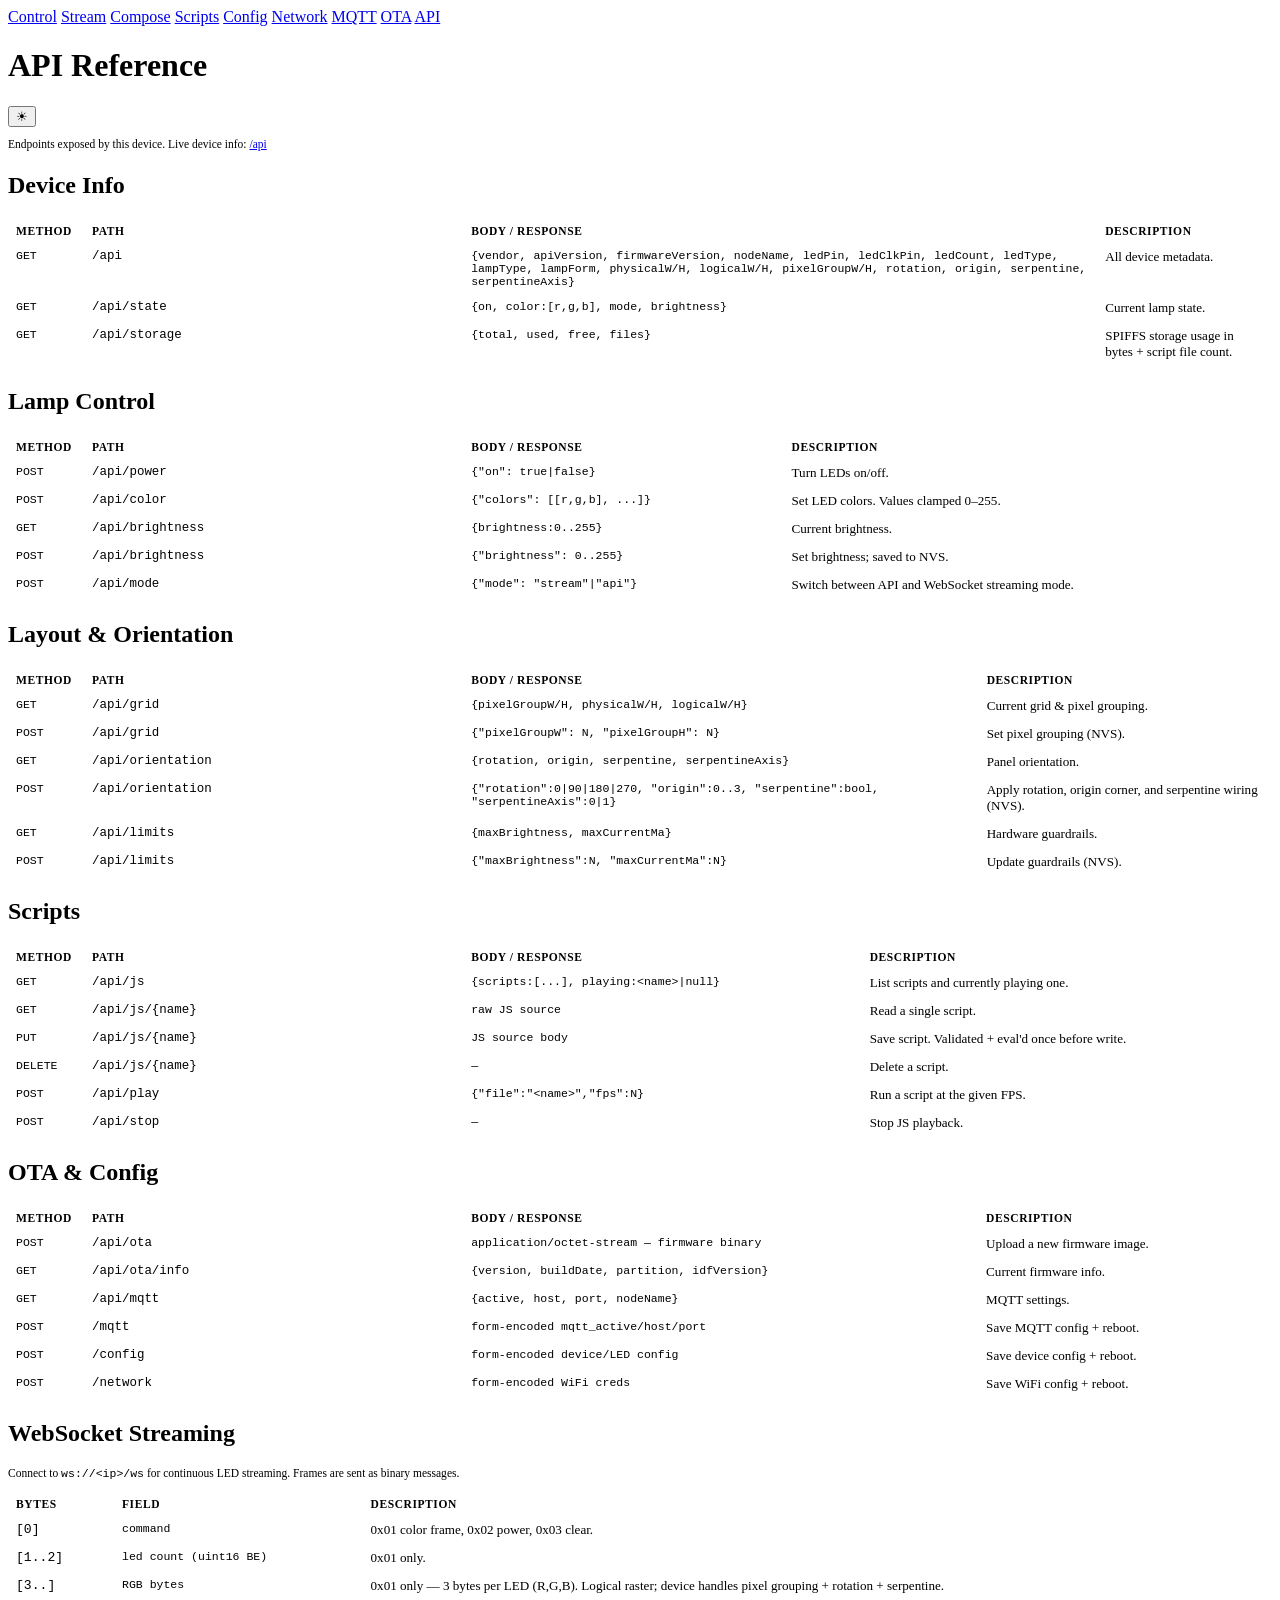
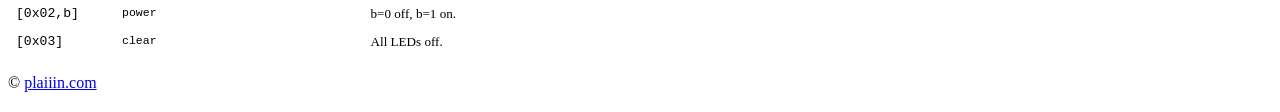
==== portal/api.html @ 2975744e "..." ====
<!DOCTYPE html>
<html>
<head>
<meta charset="utf-8">
<meta name="viewport" content="width=device-width,initial-scale=1">
<title>PlaiiinLight - API</title>
<link rel="stylesheet" href="/style.css">
<style>
.endpoint-table{width:100%;border-collapse:collapse;font-size:.82rem;margin-bottom:18px}
.endpoint-table th,.endpoint-table td{padding:6px 8px;border-bottom:1px solid var(--border);vertical-align:top;text-align:left}
.endpoint-table th{font-weight:600;color:var(--text-dim);font-size:.72rem;text-transform:uppercase;letter-spacing:.05em}
.endpoint-table td.method{font-family:monospace;font-size:.72rem;color:var(--accent);width:60px}
.endpoint-table td.path{font-family:monospace;font-size:.78rem;width:30%}
.endpoint-table td.body{font-family:monospace;font-size:.72rem;color:var(--text-dim);white-space:pre-wrap}
.endpoint-table td.desc{color:var(--text);}
.endpoint-table tr:last-child td{border-bottom:none}
h2{margin-top:22px}
.note{font-size:.72rem;color:var(--text-dim);margin-bottom:12px}
.ws-table td.bytes{font-family:monospace;width:90px;color:var(--accent)}
</style>
</head>
<body>
<div class="nav">
<a href="/control">Control</a>
<a href="/stream">Stream</a>
<a href="/compose">Compose</a>
<a href="/js">Scripts</a>
<a href="/config">Config</a>
<a href="/network">Network</a>
<a href="/mqtt">MQTT</a>
<a href="/ota">OTA</a>
<a href="/api" class="active">API</a>
</div>
<div class="card">
<div class="hdr">
<h1>API Reference</h1>
<button type="button" class="icon-btn" id="themeBtn" title="Toggle light/dark"></button>
</div>
<p class="note">Endpoints exposed by this device. Live device info: <a id="apiLink" href="/api">/api</a></p>

<h2>Device Info</h2>
<table class="endpoint-table">
<tr><th>Method</th><th>Path</th><th>Body / Response</th><th>Description</th></tr>
<tr><td class="method">GET</td><td class="path">/api</td><td class="body">{vendor, apiVersion, firmwareVersion, nodeName, ledPin, ledClkPin, ledCount, ledType, lampType, lampForm, physicalW/H, logicalW/H, pixelGroupW/H, rotation, origin, serpentine, serpentineAxis}</td><td class="desc">All device metadata.</td></tr>
<tr><td class="method">GET</td><td class="path">/api/state</td><td class="body">{on, color:[r,g,b], mode, brightness}</td><td class="desc">Current lamp state.</td></tr>
<tr><td class="method">GET</td><td class="path">/api/storage</td><td class="body">{total, used, free, files}</td><td class="desc">SPIFFS storage usage in bytes + script file count.</td></tr>
</table>

<h2>Lamp Control</h2>
<table class="endpoint-table">
<tr><th>Method</th><th>Path</th><th>Body / Response</th><th>Description</th></tr>
<tr><td class="method">POST</td><td class="path">/api/power</td><td class="body">{"on": true|false}</td><td class="desc">Turn LEDs on/off.</td></tr>
<tr><td class="method">POST</td><td class="path">/api/color</td><td class="body">{"colors": [[r,g,b], ...]}</td><td class="desc">Set LED colors. Values clamped 0–255.</td></tr>
<tr><td class="method">GET</td><td class="path">/api/brightness</td><td class="body">{brightness:0..255}</td><td class="desc">Current brightness.</td></tr>
<tr><td class="method">POST</td><td class="path">/api/brightness</td><td class="body">{"brightness": 0..255}</td><td class="desc">Set brightness; saved to NVS.</td></tr>
<tr><td class="method">POST</td><td class="path">/api/mode</td><td class="body">{"mode": "stream"|"api"}</td><td class="desc">Switch between API and WebSocket streaming mode.</td></tr>
</table>

<h2>Layout &amp; Orientation</h2>
<table class="endpoint-table">
<tr><th>Method</th><th>Path</th><th>Body / Response</th><th>Description</th></tr>
<tr><td class="method">GET</td><td class="path">/api/grid</td><td class="body">{pixelGroupW/H, physicalW/H, logicalW/H}</td><td class="desc">Current grid &amp; pixel grouping.</td></tr>
<tr><td class="method">POST</td><td class="path">/api/grid</td><td class="body">{"pixelGroupW": N, "pixelGroupH": N}</td><td class="desc">Set pixel grouping (NVS).</td></tr>
<tr><td class="method">GET</td><td class="path">/api/orientation</td><td class="body">{rotation, origin, serpentine, serpentineAxis}</td><td class="desc">Panel orientation.</td></tr>
<tr><td class="method">POST</td><td class="path">/api/orientation</td><td class="body">{"rotation":0|90|180|270, "origin":0..3, "serpentine":bool, "serpentineAxis":0|1}</td><td class="desc">Apply rotation, origin corner, and serpentine wiring (NVS).</td></tr>
<tr><td class="method">GET</td><td class="path">/api/limits</td><td class="body">{maxBrightness, maxCurrentMa}</td><td class="desc">Hardware guardrails.</td></tr>
<tr><td class="method">POST</td><td class="path">/api/limits</td><td class="body">{"maxBrightness":N, "maxCurrentMa":N}</td><td class="desc">Update guardrails (NVS).</td></tr>
</table>

<h2>Scripts</h2>
<table class="endpoint-table">
<tr><th>Method</th><th>Path</th><th>Body / Response</th><th>Description</th></tr>
<tr><td class="method">GET</td><td class="path">/api/js</td><td class="body">{scripts:[...], playing:&lt;name&gt;|null}</td><td class="desc">List scripts and currently playing one.</td></tr>
<tr><td class="method">GET</td><td class="path">/api/js/{name}</td><td class="body">raw JS source</td><td class="desc">Read a single script.</td></tr>
<tr><td class="method">PUT</td><td class="path">/api/js/{name}</td><td class="body">JS source body</td><td class="desc">Save script. Validated + eval'd once before write.</td></tr>
<tr><td class="method">DELETE</td><td class="path">/api/js/{name}</td><td class="body">—</td><td class="desc">Delete a script.</td></tr>
<tr><td class="method">POST</td><td class="path">/api/play</td><td class="body">{"file":"&lt;name&gt;","fps":N}</td><td class="desc">Run a script at the given FPS.</td></tr>
<tr><td class="method">POST</td><td class="path">/api/stop</td><td class="body">—</td><td class="desc">Stop JS playback.</td></tr>
</table>

<h2>OTA &amp; Config</h2>
<table class="endpoint-table">
<tr><th>Method</th><th>Path</th><th>Body / Response</th><th>Description</th></tr>
<tr><td class="method">POST</td><td class="path">/api/ota</td><td class="body">application/octet-stream — firmware binary</td><td class="desc">Upload a new firmware image.</td></tr>
<tr><td class="method">GET</td><td class="path">/api/ota/info</td><td class="body">{version, buildDate, partition, idfVersion}</td><td class="desc">Current firmware info.</td></tr>
<tr><td class="method">GET</td><td class="path">/api/mqtt</td><td class="body">{active, host, port, nodeName}</td><td class="desc">MQTT settings.</td></tr>
<tr><td class="method">POST</td><td class="path">/mqtt</td><td class="body">form-encoded mqtt_active/host/port</td><td class="desc">Save MQTT config + reboot.</td></tr>
<tr><td class="method">POST</td><td class="path">/config</td><td class="body">form-encoded device/LED config</td><td class="desc">Save device config + reboot.</td></tr>
<tr><td class="method">POST</td><td class="path">/network</td><td class="body">form-encoded WiFi creds</td><td class="desc">Save WiFi config + reboot.</td></tr>
</table>

<h2>WebSocket Streaming</h2>
<p class="note">Connect to <code>ws://&lt;ip&gt;/ws</code> for continuous LED streaming. Frames are sent as binary messages.</p>
<table class="endpoint-table ws-table">
<tr><th>Bytes</th><th>Field</th><th>Description</th></tr>
<tr><td class="bytes">[0]</td><td class="body">command</td><td class="desc">0x01 color frame, 0x02 power, 0x03 clear.</td></tr>
<tr><td class="bytes">[1..2]</td><td class="body">led count (uint16 BE)</td><td class="desc">0x01 only.</td></tr>
<tr><td class="bytes">[3..]</td><td class="body">RGB bytes</td><td class="desc">0x01 only — 3 bytes per LED (R,G,B). Logical raster; device handles pixel grouping + rotation + serpentine.</td></tr>
<tr><td class="bytes">[0x02,b]</td><td class="body">power</td><td class="desc">b=0 off, b=1 on.</td></tr>
<tr><td class="bytes">[0x03]</td><td class="body">clear</td><td class="desc">All LEDs off.</td></tr>
</table>

</div>
<p class="copyright">&copy; <a href="https://plaiiin.com">plaiiin.com</a></p>

<script>
var dark=localStorage.getItem('theme')!=='light';
function applyTheme(){document.body.classList.toggle('light',!dark);document.getElementById('themeBtn').textContent=dark?'☀':'☾';}
applyTheme();
document.getElementById('themeBtn').onclick=function(){dark=!dark;localStorage.setItem('theme',dark?'dark':'light');applyTheme();};
</script>
</body>
</html>
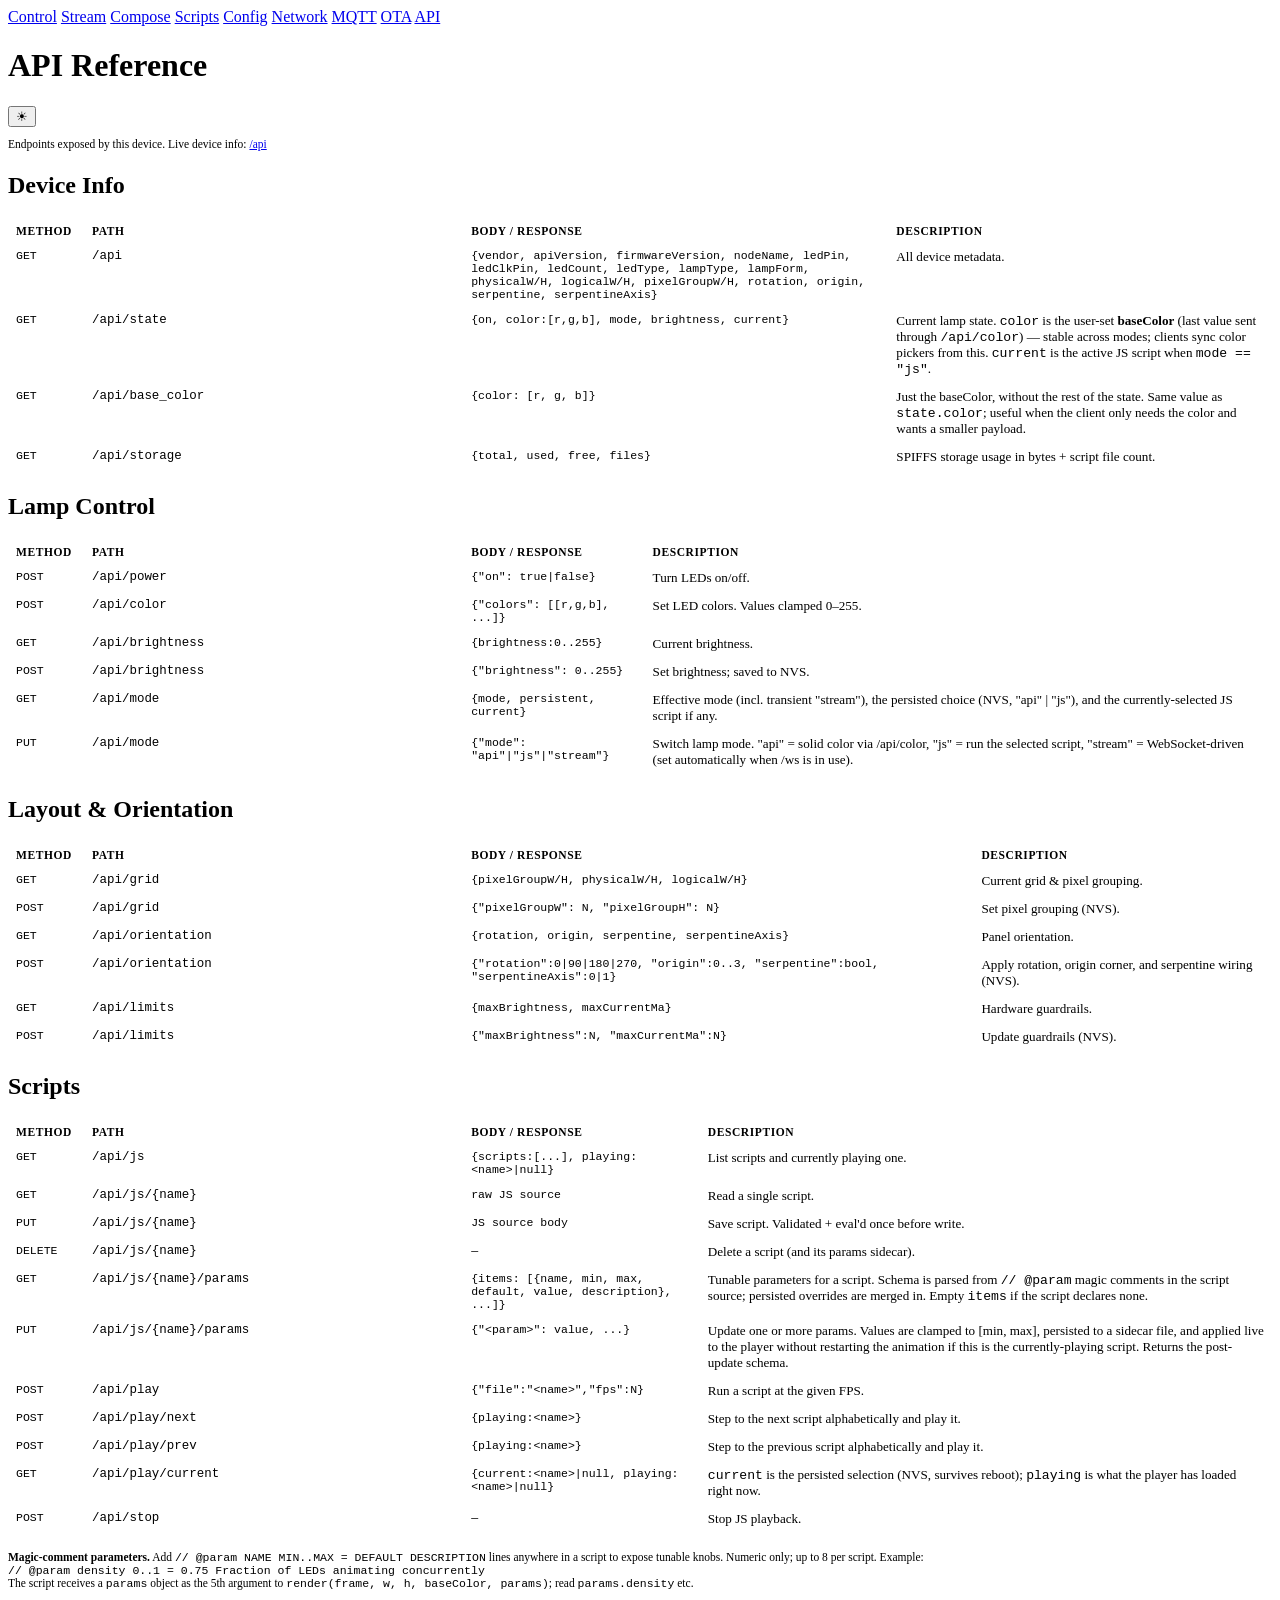
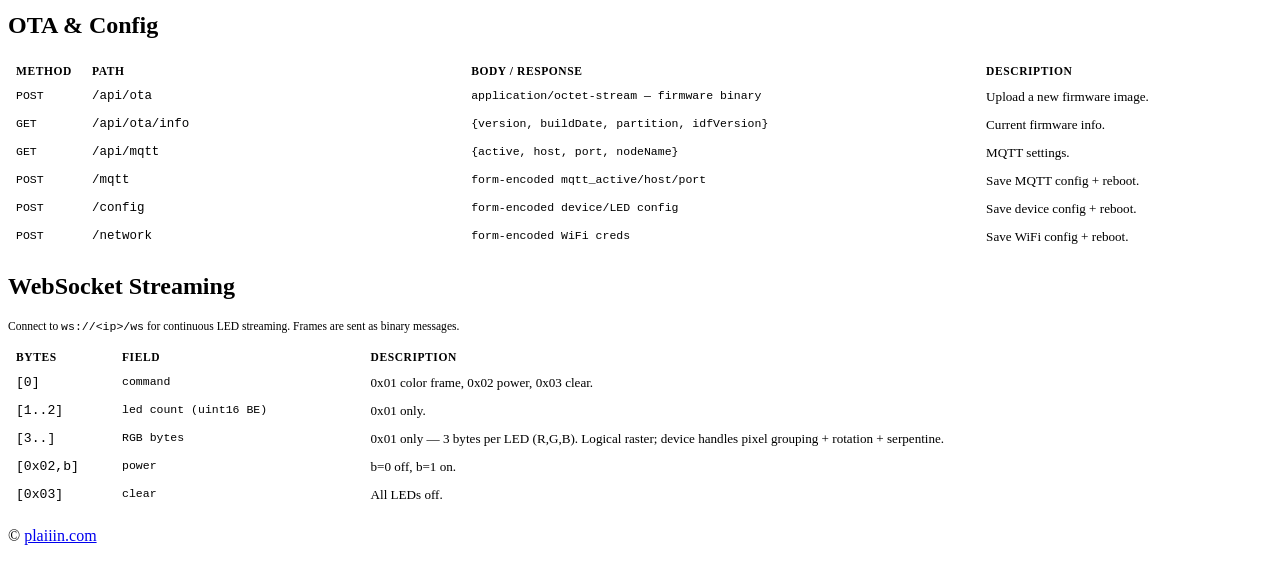
==== commit 24da3571: "..." ====
--- a/portal/api.html
+++ b/portal/api.html
@@ -11,7 +11,8 @@
 .endpoint-table th{font-weight:600;color:var(--text-dim);font-size:.72rem;text-transform:uppercase;letter-spacing:.05em}
 .endpoint-table td.method{font-family:monospace;font-size:.72rem;color:var(--accent);width:60px}
 .endpoint-table td.path{font-family:monospace;font-size:.78rem;width:30%}
-.endpoint-table td.body{font-family:monospace;font-size:.72rem;color:var(--text-dim);white-space:pre-wrap}
+.endpoint-table td.body{font-family:monospace;font-size:.72rem;color:var(--text-dim);white-space:pre-wrap;overflow-wrap:anywhere;word-break:break-word}
+.endpoint-table code,.note code{overflow-wrap:anywhere;word-break:break-word}
 .endpoint-table td.desc{color:var(--text);}
 .endpoint-table tr:last-child td{border-bottom:none}
 h2{margin-top:22px}
@@ -42,7 +43,8 @@
 <table class="endpoint-table">
 <tr><th>Method</th><th>Path</th><th>Body / Response</th><th>Description</th></tr>
 <tr><td class="method">GET</td><td class="path">/api</td><td class="body">{vendor, apiVersion, firmwareVersion, nodeName, ledPin, ledClkPin, ledCount, ledType, lampType, lampForm, physicalW/H, logicalW/H, pixelGroupW/H, rotation, origin, serpentine, serpentineAxis}</td><td class="desc">All device metadata.</td></tr>
-<tr><td class="method">GET</td><td class="path">/api/state</td><td class="body">{on, color:[r,g,b], mode, brightness}</td><td class="desc">Current lamp state.</td></tr>
+<tr><td class="method">GET</td><td class="path">/api/state</td><td class="body">{on, color:[r,g,b], mode, brightness, current}</td><td class="desc">Current lamp state. <code>color</code> is the user-set <b>baseColor</b> (last value sent through <code>/api/color</code>) — stable across modes; clients sync color pickers from this. <code>current</code> is the active JS script when <code>mode == "js"</code>.</td></tr>
+<tr><td class="method">GET</td><td class="path">/api/base_color</td><td class="body">{color: [r, g, b]}</td><td class="desc">Just the baseColor, without the rest of the state. Same value as <code>state.color</code>; useful when the client only needs the color and wants a smaller payload.</td></tr>
 <tr><td class="method">GET</td><td class="path">/api/storage</td><td class="body">{total, used, free, files}</td><td class="desc">SPIFFS storage usage in bytes + script file count.</td></tr>
 </table>
 
@@ -53,7 +55,8 @@
 <tr><td class="method">POST</td><td class="path">/api/color</td><td class="body">{"colors": [[r,g,b], ...]}</td><td class="desc">Set LED colors. Values clamped 0–255.</td></tr>
 <tr><td class="method">GET</td><td class="path">/api/brightness</td><td class="body">{brightness:0..255}</td><td class="desc">Current brightness.</td></tr>
 <tr><td class="method">POST</td><td class="path">/api/brightness</td><td class="body">{"brightness": 0..255}</td><td class="desc">Set brightness; saved to NVS.</td></tr>
-<tr><td class="method">POST</td><td class="path">/api/mode</td><td class="body">{"mode": "stream"|"api"}</td><td class="desc">Switch between API and WebSocket streaming mode.</td></tr>
+<tr><td class="method">GET</td><td class="path">/api/mode</td><td class="body">{mode, persistent, current}</td><td class="desc">Effective mode (incl. transient "stream"), the persisted choice (NVS, "api" | "js"), and the currently-selected JS script if any.</td></tr>
+<tr><td class="method">PUT</td><td class="path">/api/mode</td><td class="body">{"mode": "api"|"js"|"stream"}</td><td class="desc">Switch lamp mode. "api" = solid color via /api/color, "js" = run the selected script, "stream" = WebSocket-driven (set automatically when /ws is in use).</td></tr>
 </table>
 
 <h2>Layout &amp; Orientation</h2>
@@ -73,10 +76,16 @@
 <tr><td class="method">GET</td><td class="path">/api/js</td><td class="body">{scripts:[...], playing:&lt;name&gt;|null}</td><td class="desc">List scripts and currently playing one.</td></tr>
 <tr><td class="method">GET</td><td class="path">/api/js/{name}</td><td class="body">raw JS source</td><td class="desc">Read a single script.</td></tr>
 <tr><td class="method">PUT</td><td class="path">/api/js/{name}</td><td class="body">JS source body</td><td class="desc">Save script. Validated + eval'd once before write.</td></tr>
-<tr><td class="method">DELETE</td><td class="path">/api/js/{name}</td><td class="body">—</td><td class="desc">Delete a script.</td></tr>
+<tr><td class="method">DELETE</td><td class="path">/api/js/{name}</td><td class="body">—</td><td class="desc">Delete a script (and its params sidecar).</td></tr>
+<tr><td class="method">GET</td><td class="path">/api/js/{name}/params</td><td class="body">{items: [{name, min, max, default, value, description}, ...]}</td><td class="desc">Tunable parameters for a script. Schema is parsed from <code>// @param</code> magic comments in the script source; persisted overrides are merged in. Empty <code>items</code> if the script declares none.</td></tr>
+<tr><td class="method">PUT</td><td class="path">/api/js/{name}/params</td><td class="body">{"&lt;param&gt;": value, ...}</td><td class="desc">Update one or more params. Values are clamped to [min, max], persisted to a sidecar file, and applied live to the player without restarting the animation if this is the currently-playing script. Returns the post-update schema.</td></tr>
 <tr><td class="method">POST</td><td class="path">/api/play</td><td class="body">{"file":"&lt;name&gt;","fps":N}</td><td class="desc">Run a script at the given FPS.</td></tr>
+<tr><td class="method">POST</td><td class="path">/api/play/next</td><td class="body">{playing:&lt;name&gt;}</td><td class="desc">Step to the next script alphabetically and play it.</td></tr>
+<tr><td class="method">POST</td><td class="path">/api/play/prev</td><td class="body">{playing:&lt;name&gt;}</td><td class="desc">Step to the previous script alphabetically and play it.</td></tr>
+<tr><td class="method">GET</td><td class="path">/api/play/current</td><td class="body">{current:&lt;name&gt;|null, playing:&lt;name&gt;|null}</td><td class="desc"><code>current</code> is the persisted selection (NVS, survives reboot); <code>playing</code> is what the player has loaded right now.</td></tr>
 <tr><td class="method">POST</td><td class="path">/api/stop</td><td class="body">—</td><td class="desc">Stop JS playback.</td></tr>
 </table>
+<p class="note"><b>Magic-comment parameters.</b> Add <code>// @param NAME MIN..MAX = DEFAULT DESCRIPTION</code> lines anywhere in a script to expose tunable knobs. Numeric only; up to 8 per script. Example:<br><code>// @param density 0..1 = 0.75 Fraction of LEDs animating concurrently</code><br>The script receives a <code>params</code> object as the 5th argument to <code>render(frame, w, h, baseColor, params)</code>; read <code>params.density</code> etc.</p>
 
 <h2>OTA &amp; Config</h2>
 <table class="endpoint-table">
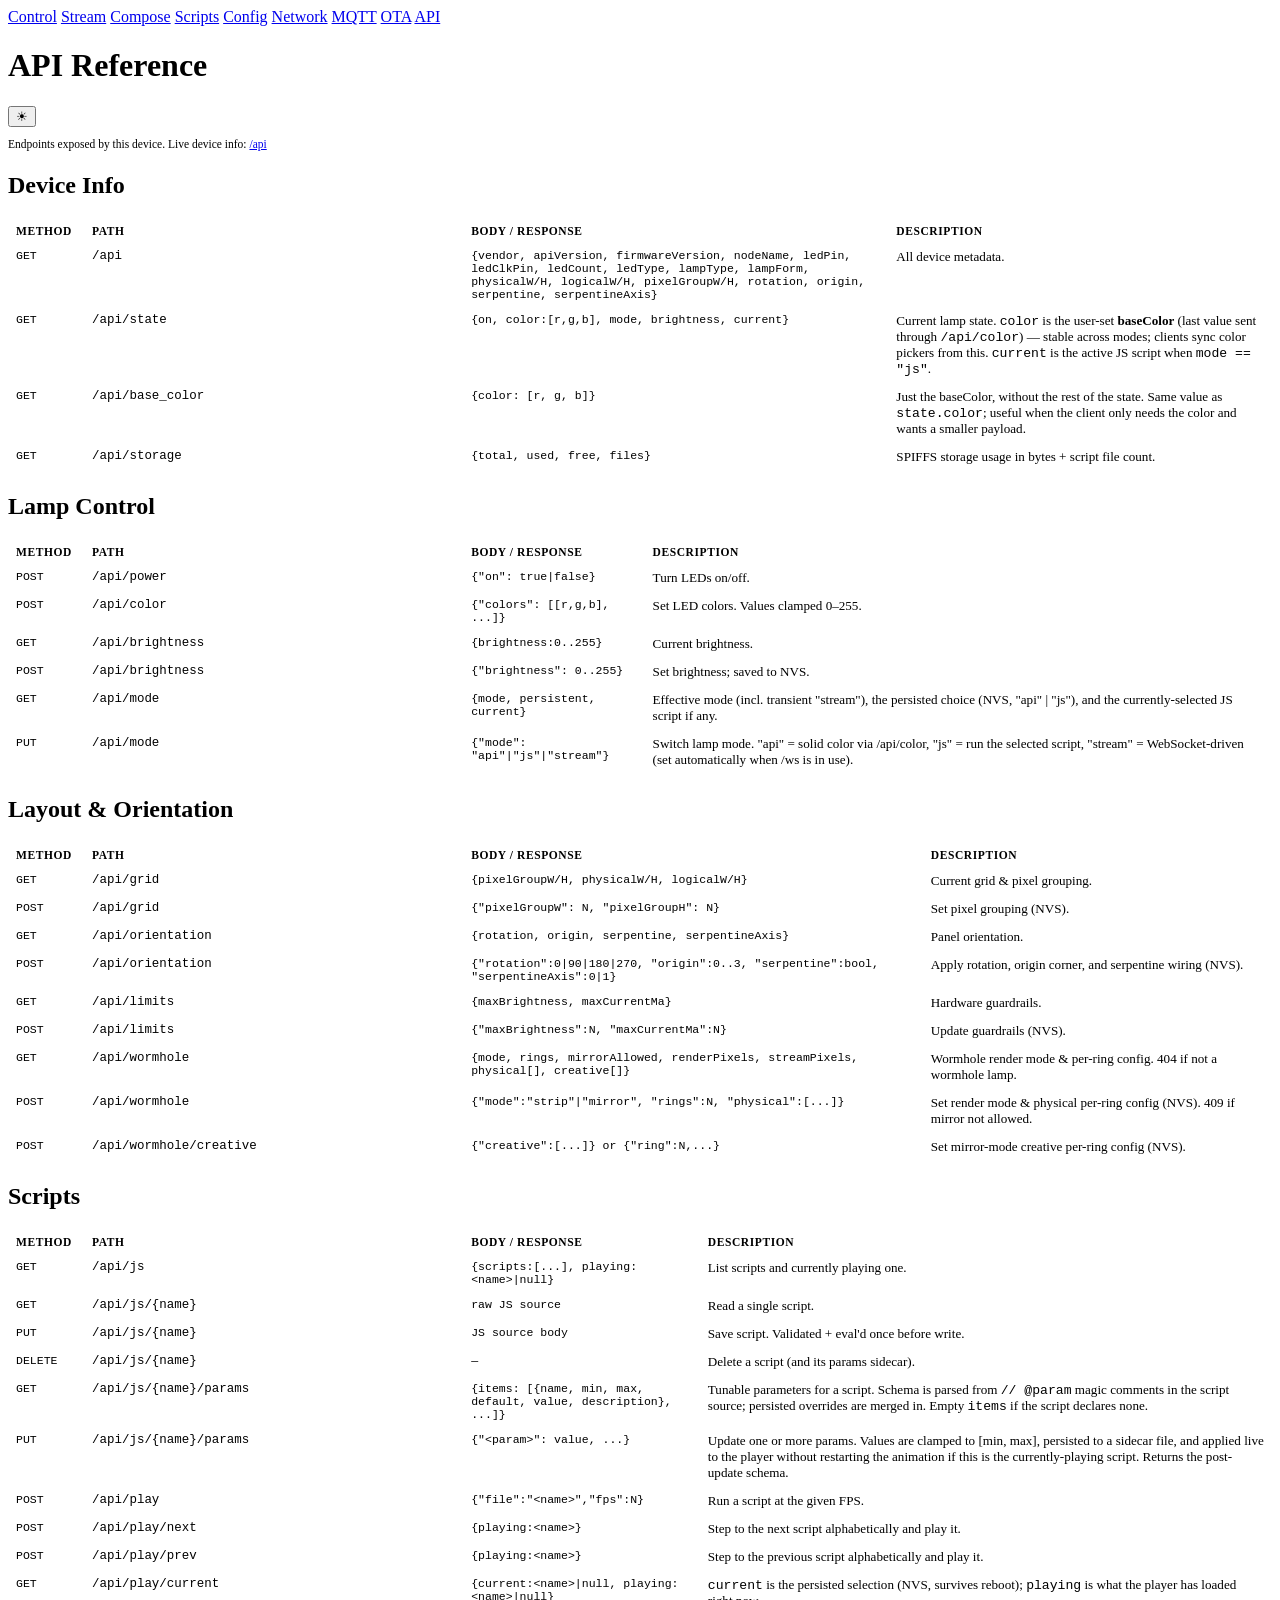
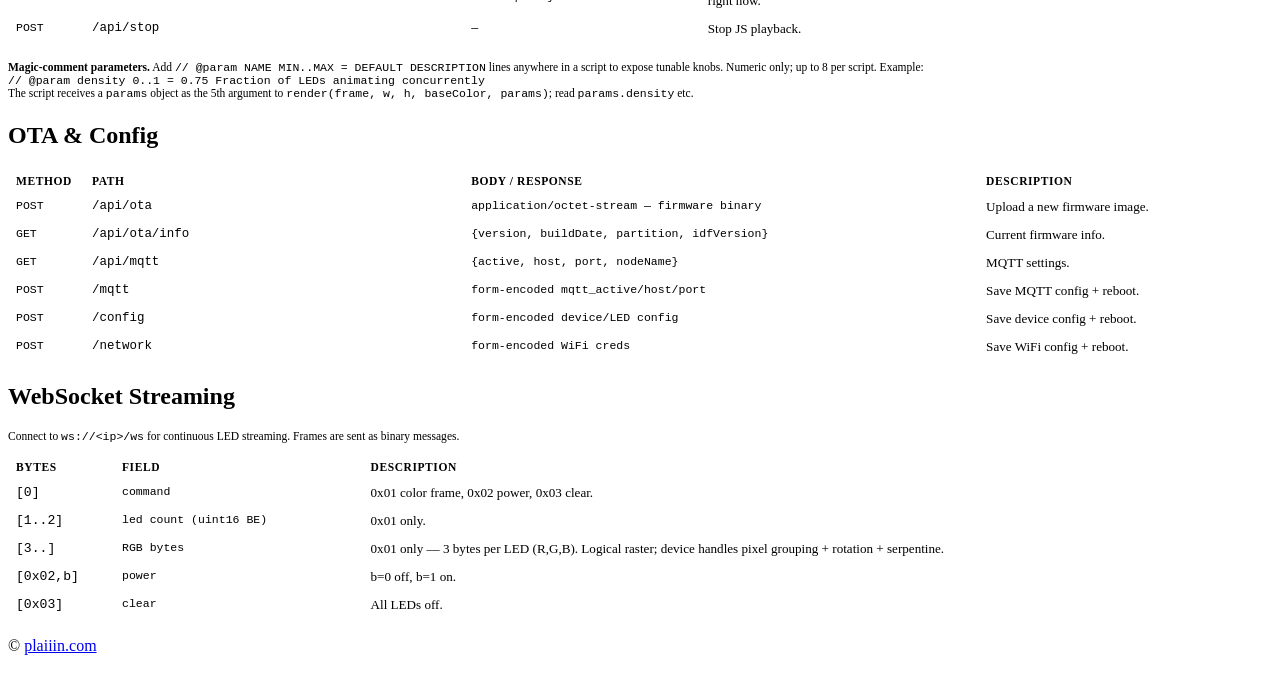
==== commit 97b6b600: "...." ====
--- a/portal/api.html
+++ b/portal/api.html
@@ -68,6 +68,9 @@
 <tr><td class="method">POST</td><td class="path">/api/orientation</td><td class="body">{"rotation":0|90|180|270, "origin":0..3, "serpentine":bool, "serpentineAxis":0|1}</td><td class="desc">Apply rotation, origin corner, and serpentine wiring (NVS).</td></tr>
 <tr><td class="method">GET</td><td class="path">/api/limits</td><td class="body">{maxBrightness, maxCurrentMa}</td><td class="desc">Hardware guardrails.</td></tr>
 <tr><td class="method">POST</td><td class="path">/api/limits</td><td class="body">{"maxBrightness":N, "maxCurrentMa":N}</td><td class="desc">Update guardrails (NVS).</td></tr>
+<tr><td class="method">GET</td><td class="path">/api/wormhole</td><td class="body">{mode, rings, mirrorAllowed, renderPixels, streamPixels, physical[], creative[]}</td><td class="desc">Wormhole render mode &amp; per-ring config. 404 if not a wormhole lamp.</td></tr>
+<tr><td class="method">POST</td><td class="path">/api/wormhole</td><td class="body">{"mode":"strip"|"mirror", "rings":N, "physical":[...]}</td><td class="desc">Set render mode &amp; physical per-ring config (NVS). 409 if mirror not allowed.</td></tr>
+<tr><td class="method">POST</td><td class="path">/api/wormhole/creative</td><td class="body">{"creative":[...]} or {"ring":N,...}</td><td class="desc">Set mirror-mode creative per-ring config (NVS).</td></tr>
 </table>
 
 <h2>Scripts</h2>
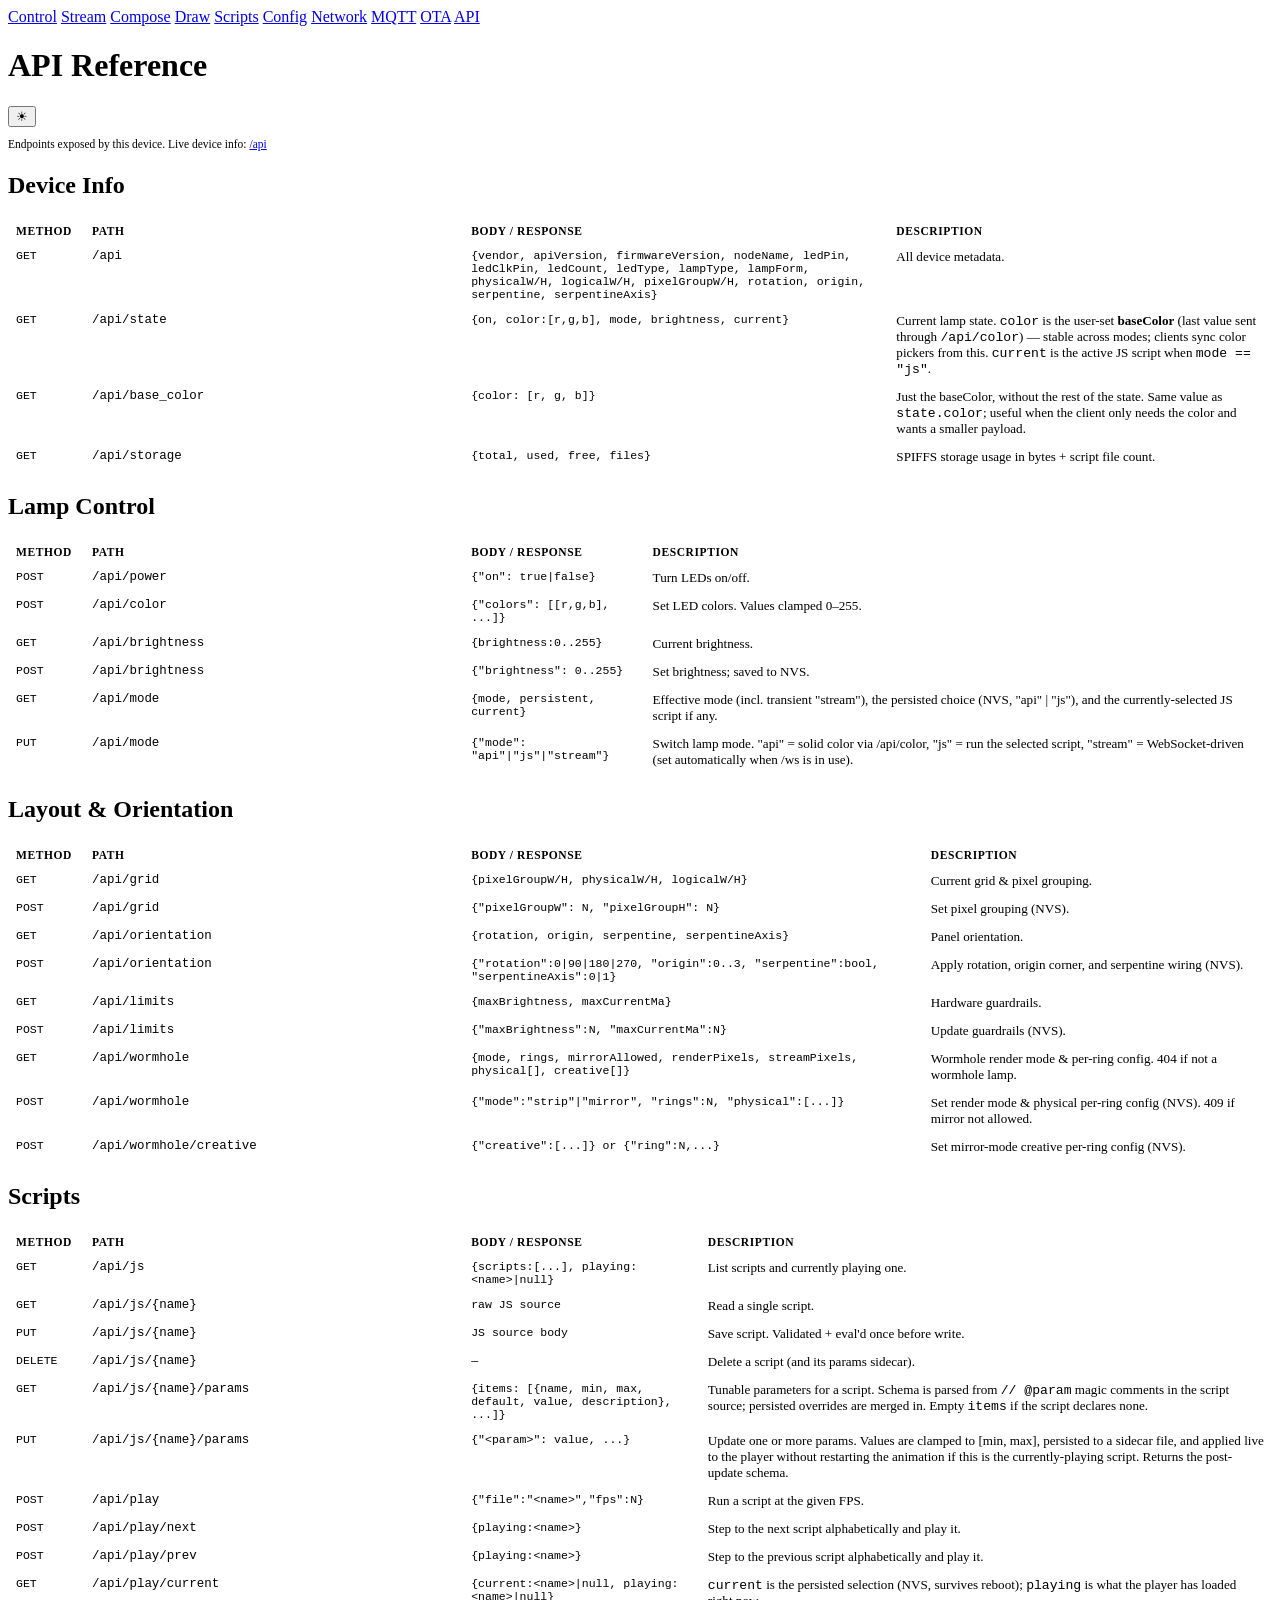
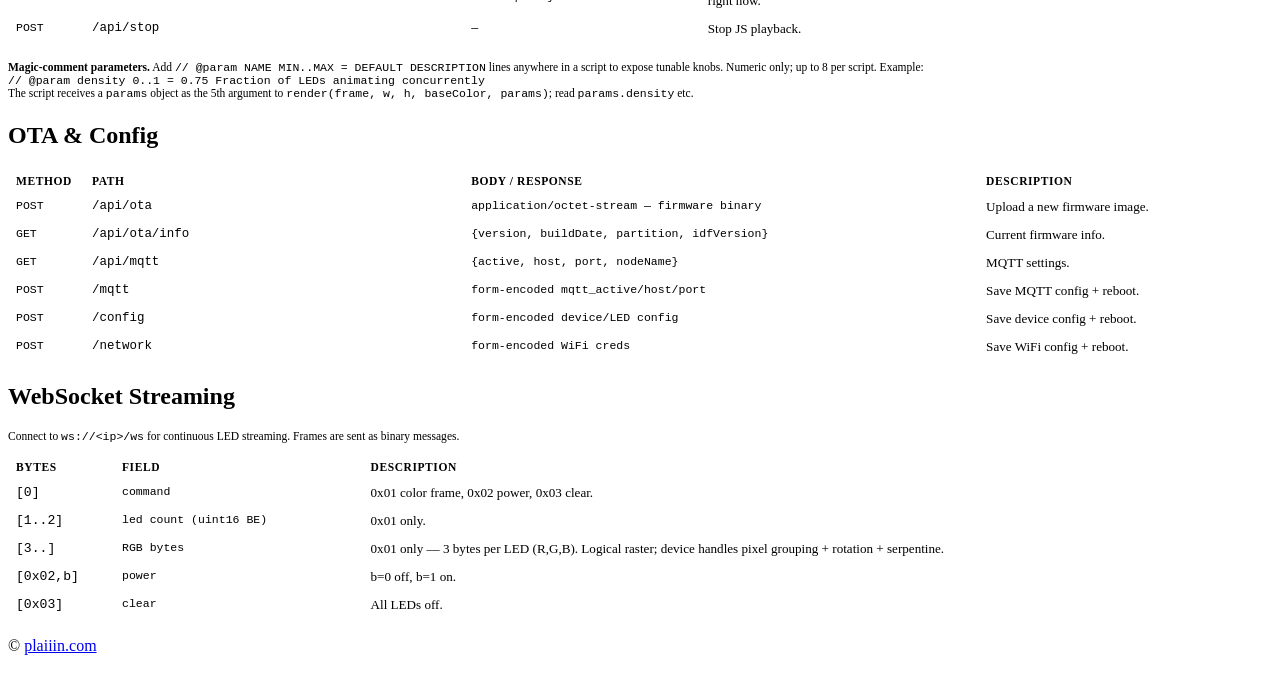
==== commit a0bf5c6f: "portal: add /draw pixel-grid frame editor Browser draw editor that pushes a single frame to the V2.4" ====
--- a/portal/api.html
+++ b/portal/api.html
@@ -25,6 +25,7 @@
 <a href="/control">Control</a>
 <a href="/stream">Stream</a>
 <a href="/compose">Compose</a>
+<a href="/draw">Draw</a>
 <a href="/js">Scripts</a>
 <a href="/config">Config</a>
 <a href="/network">Network</a>
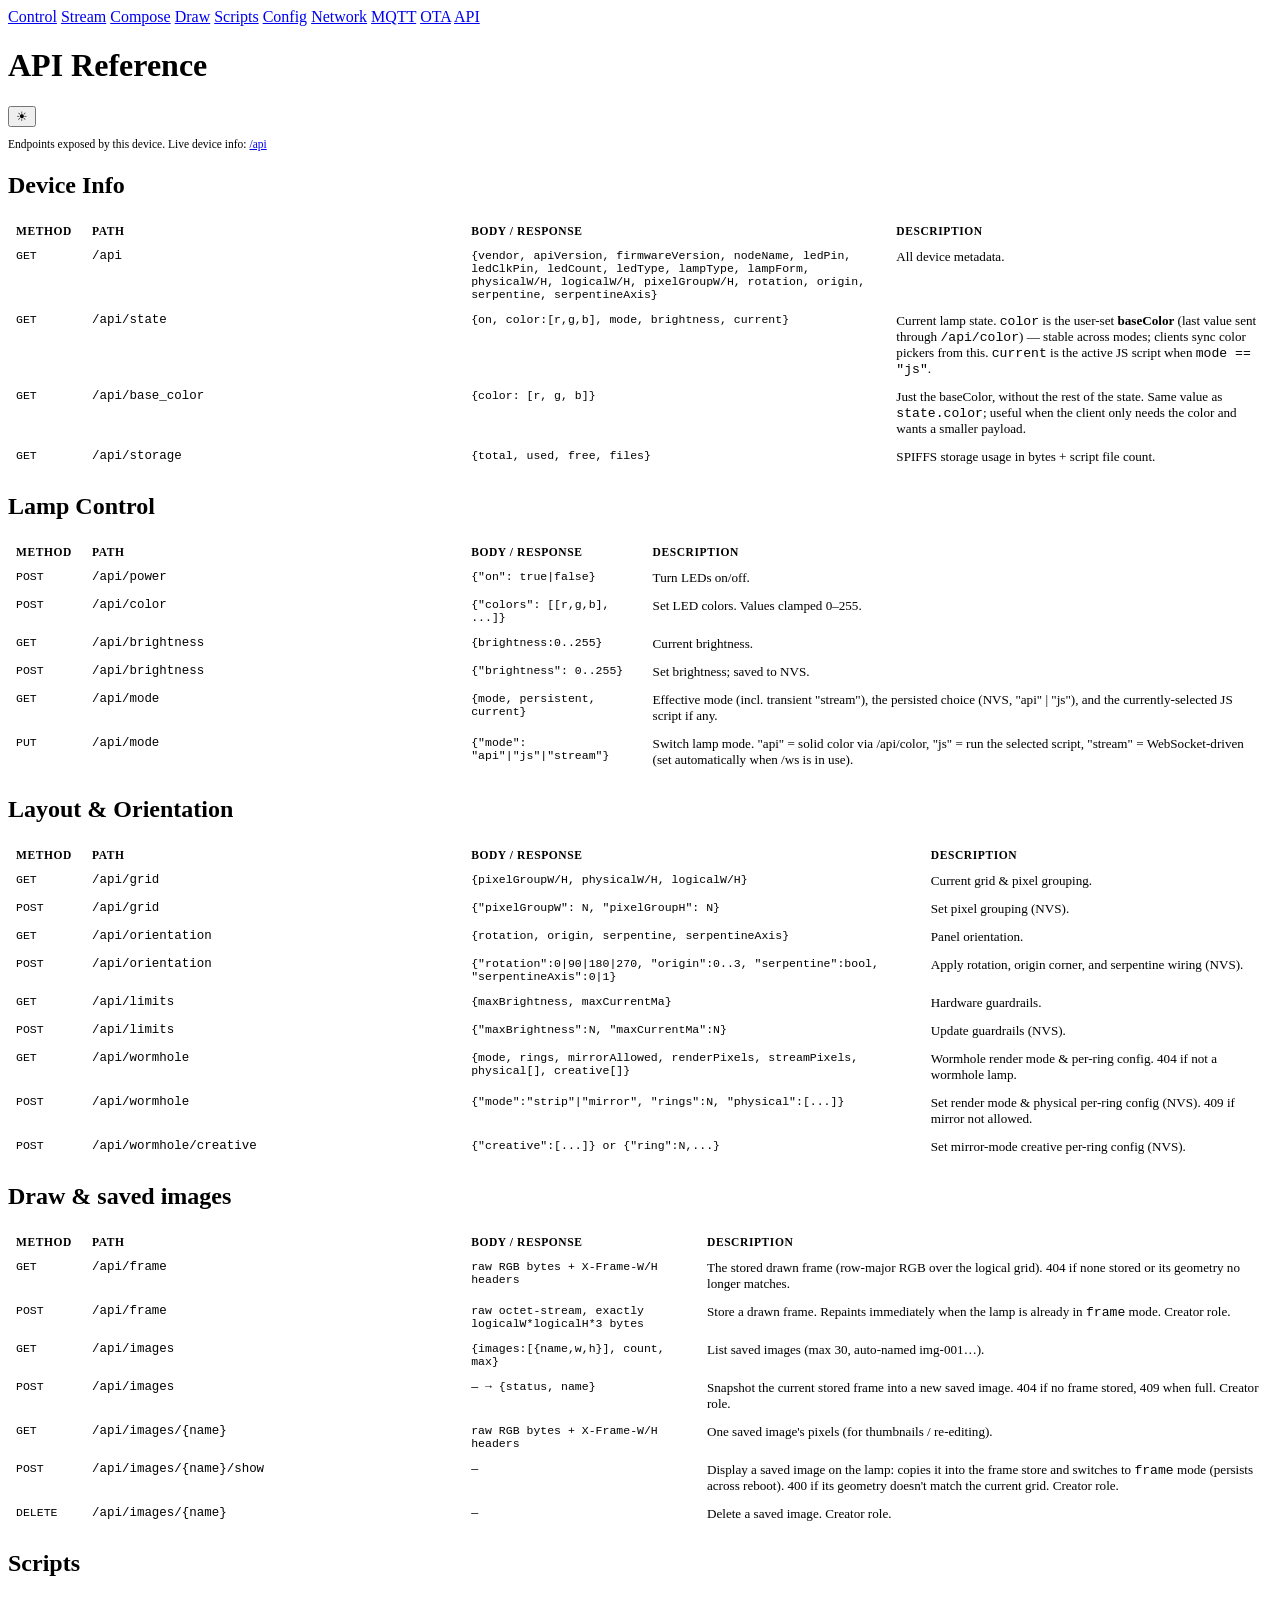
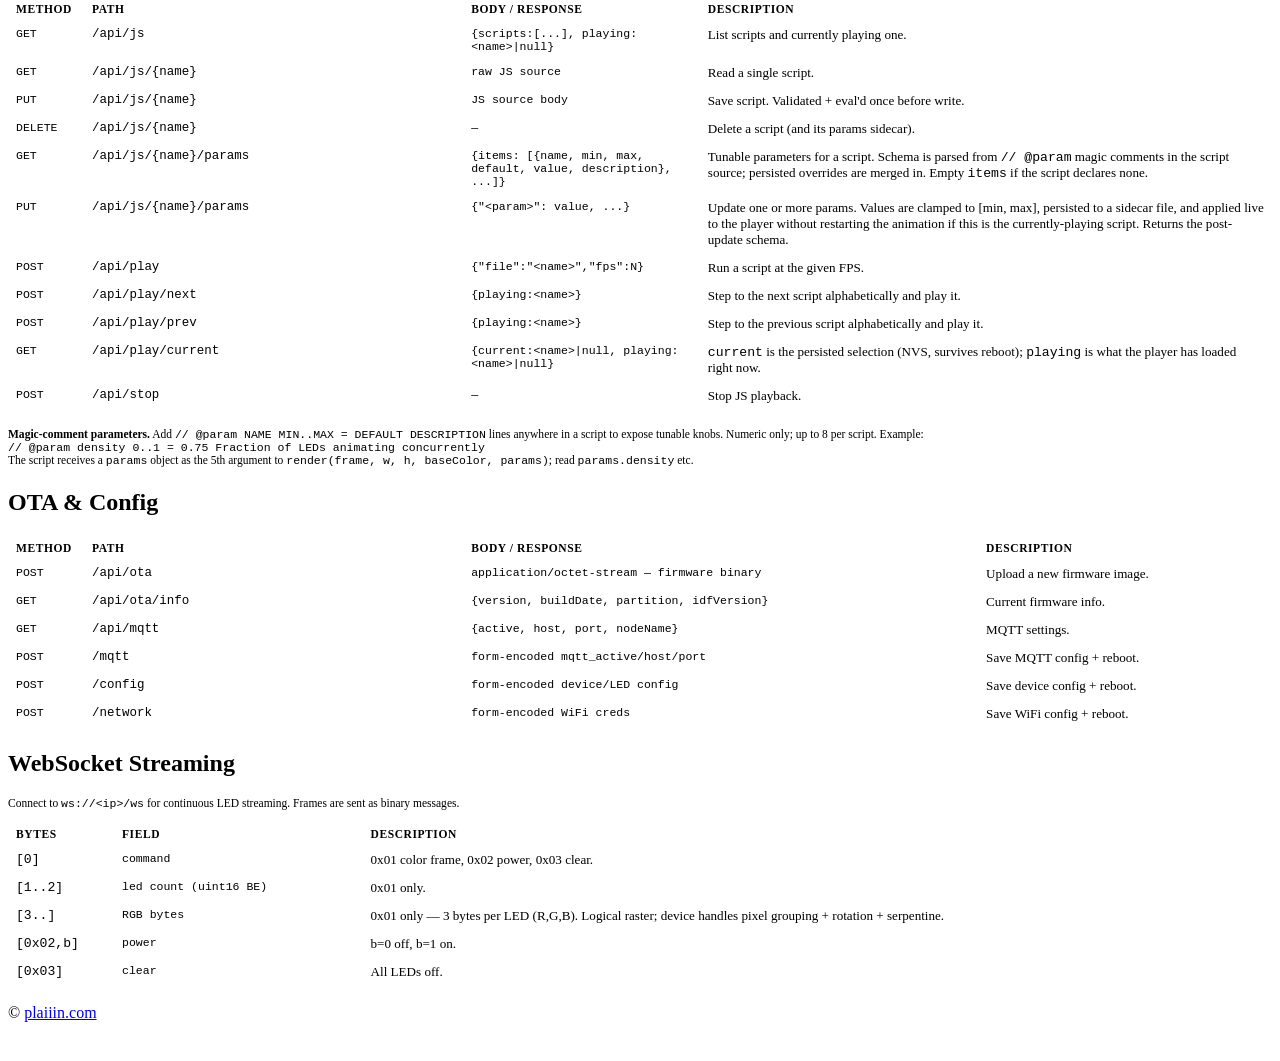
==== commit ace2247e: "fw: /api/images — list/save/get/show/delete saved draw images" ====
--- a/portal/api.html
+++ b/portal/api.html
@@ -74,6 +74,18 @@
 <tr><td class="method">POST</td><td class="path">/api/wormhole/creative</td><td class="body">{"creative":[...]} or {"ring":N,...}</td><td class="desc">Set mirror-mode creative per-ring config (NVS).</td></tr>
 </table>
 
+<h2>Draw &amp; saved images</h2>
+<table class="endpoint-table">
+<tr><th>Method</th><th>Path</th><th>Body / Response</th><th>Description</th></tr>
+<tr><td class="method">GET</td><td class="path">/api/frame</td><td class="body">raw RGB bytes + X-Frame-W/H headers</td><td class="desc">The stored drawn frame (row-major RGB over the logical grid). 404 if none stored or its geometry no longer matches.</td></tr>
+<tr><td class="method">POST</td><td class="path">/api/frame</td><td class="body">raw octet-stream, exactly logicalW*logicalH*3 bytes</td><td class="desc">Store a drawn frame. Repaints immediately when the lamp is already in <code>frame</code> mode. Creator role.</td></tr>
+<tr><td class="method">GET</td><td class="path">/api/images</td><td class="body">{images:[{name,w,h}], count, max}</td><td class="desc">List saved images (max 30, auto-named img-001…).</td></tr>
+<tr><td class="method">POST</td><td class="path">/api/images</td><td class="body">— &rarr; {status, name}</td><td class="desc">Snapshot the current stored frame into a new saved image. 404 if no frame stored, 409 when full. Creator role.</td></tr>
+<tr><td class="method">GET</td><td class="path">/api/images/{name}</td><td class="body">raw RGB bytes + X-Frame-W/H headers</td><td class="desc">One saved image's pixels (for thumbnails / re-editing).</td></tr>
+<tr><td class="method">POST</td><td class="path">/api/images/{name}/show</td><td class="body">—</td><td class="desc">Display a saved image on the lamp: copies it into the frame store and switches to <code>frame</code> mode (persists across reboot). 400 if its geometry doesn't match the current grid. Creator role.</td></tr>
+<tr><td class="method">DELETE</td><td class="path">/api/images/{name}</td><td class="body">—</td><td class="desc">Delete a saved image. Creator role.</td></tr>
+</table>
+
 <h2>Scripts</h2>
 <table class="endpoint-table">
 <tr><th>Method</th><th>Path</th><th>Body / Response</th><th>Description</th></tr>
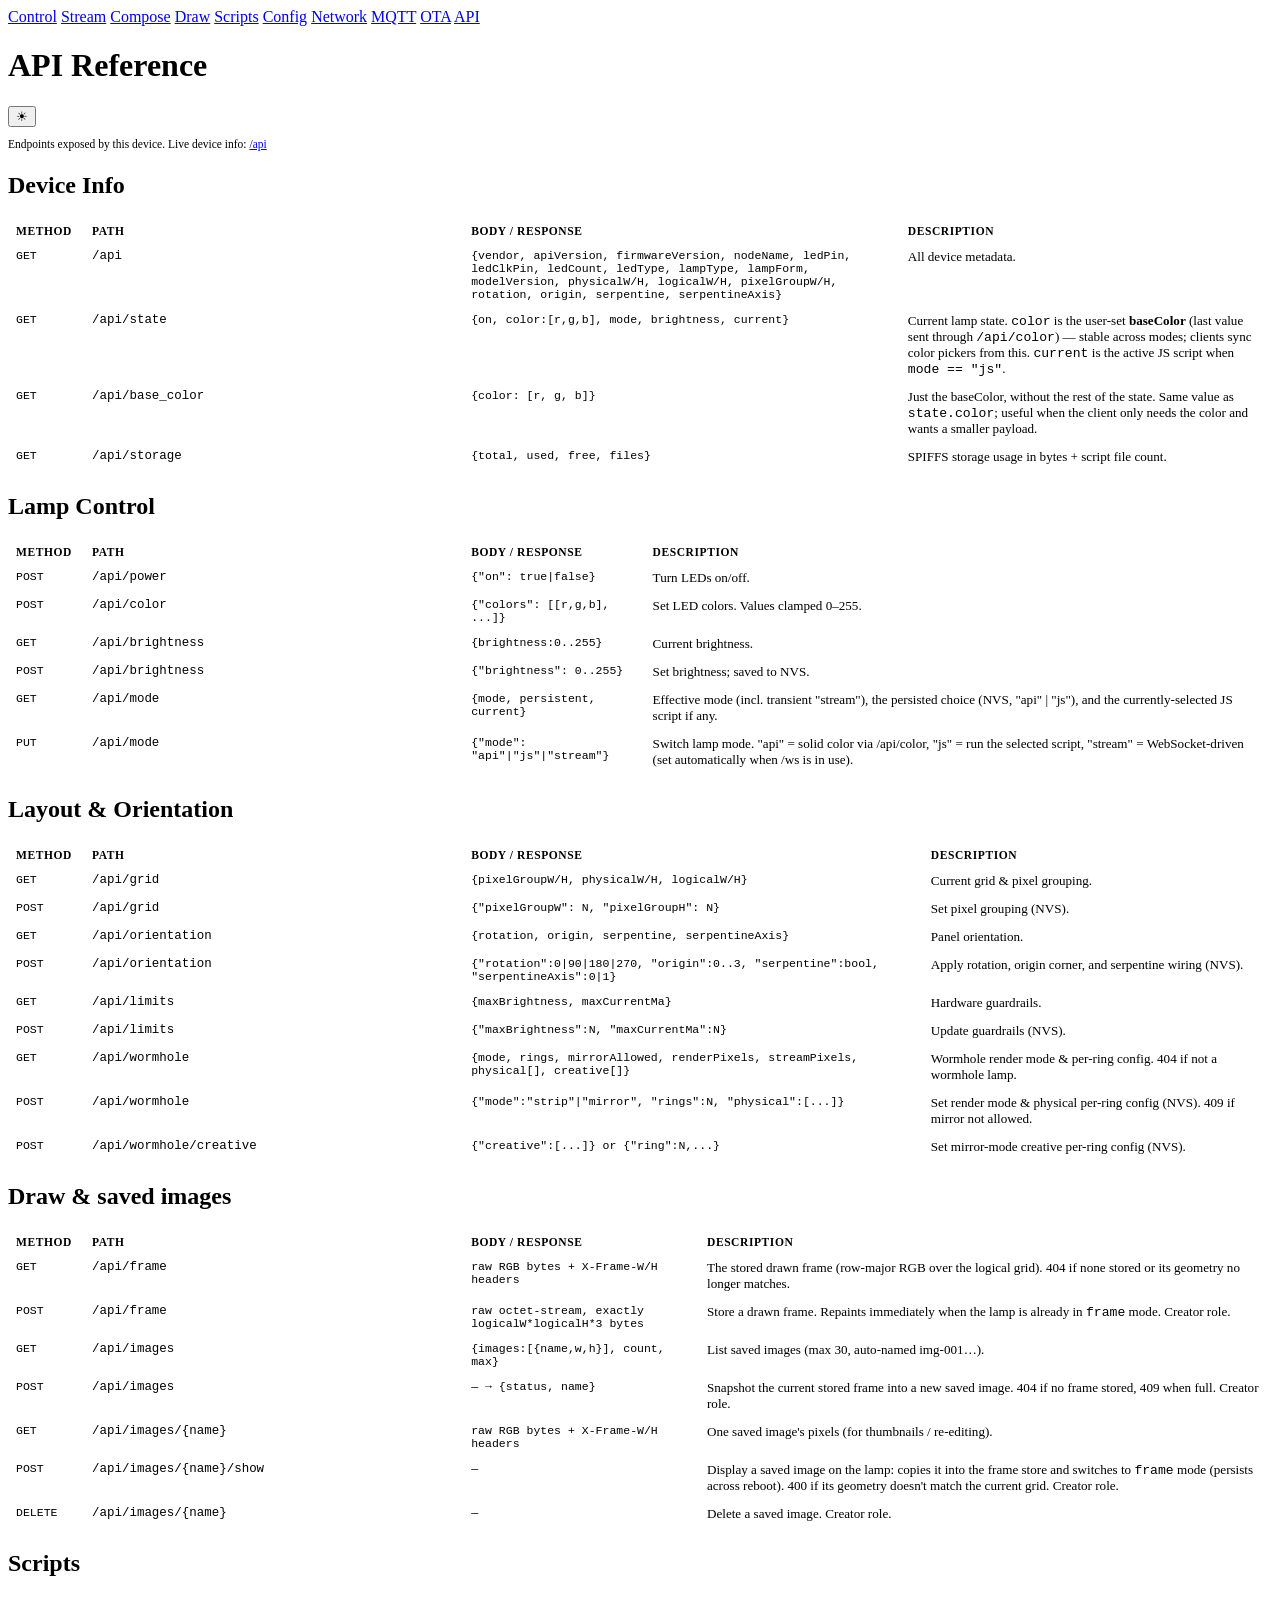
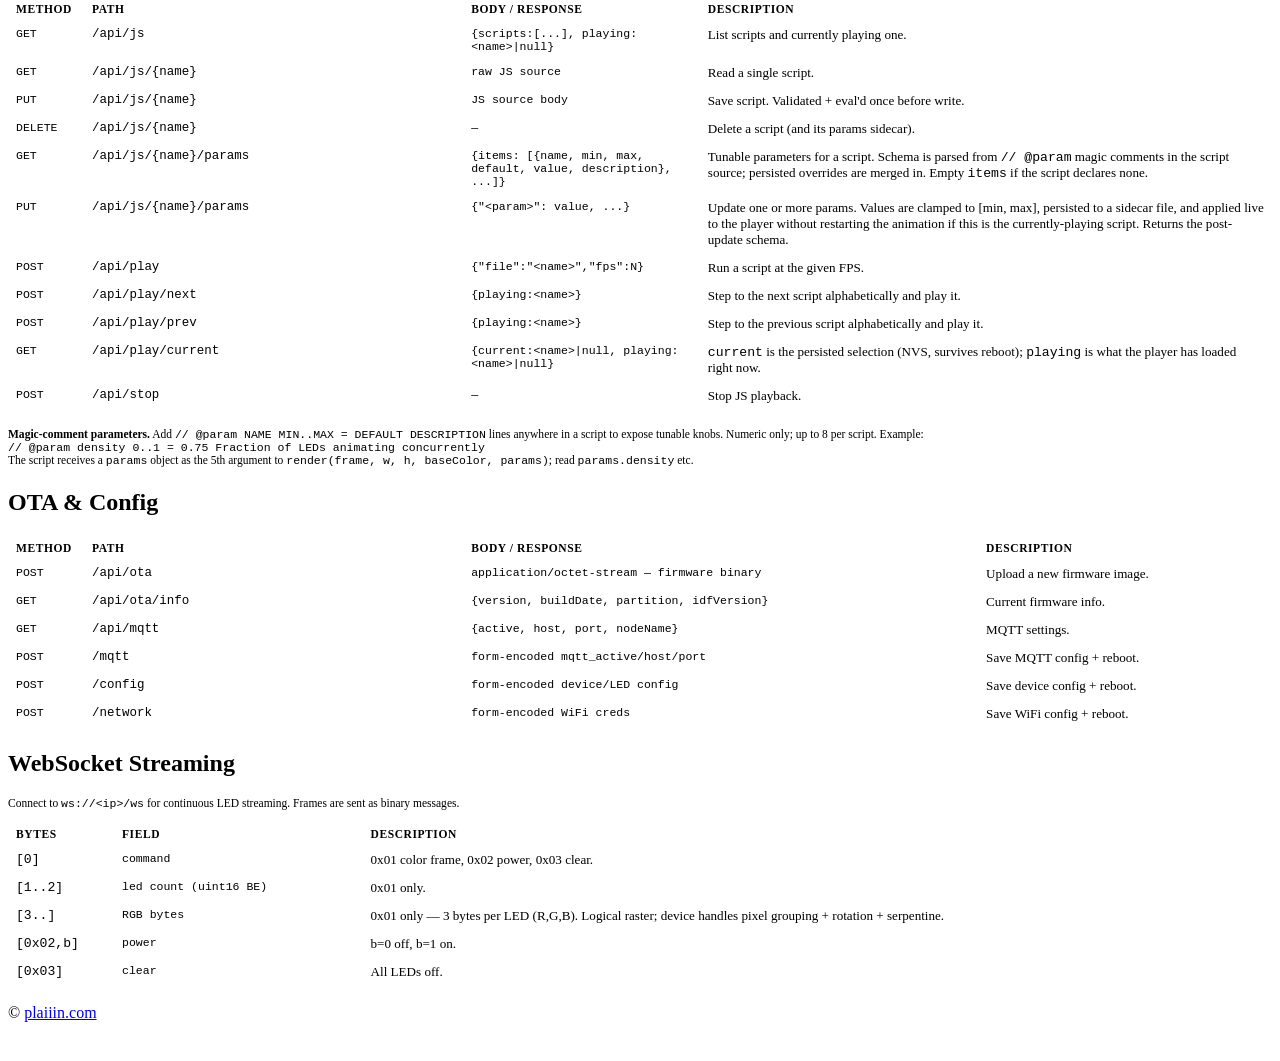
==== commit 138217c8: "modelVersion: form+modelVersion names the model; MAC-suffixed lamp names on fresh burn Firmware (lam" ====
--- a/portal/api.html
+++ b/portal/api.html
@@ -43,7 +43,7 @@
 <h2>Device Info</h2>
 <table class="endpoint-table">
 <tr><th>Method</th><th>Path</th><th>Body / Response</th><th>Description</th></tr>
-<tr><td class="method">GET</td><td class="path">/api</td><td class="body">{vendor, apiVersion, firmwareVersion, nodeName, ledPin, ledClkPin, ledCount, ledType, lampType, lampForm, physicalW/H, logicalW/H, pixelGroupW/H, rotation, origin, serpentine, serpentineAxis}</td><td class="desc">All device metadata.</td></tr>
+<tr><td class="method">GET</td><td class="path">/api</td><td class="body">{vendor, apiVersion, firmwareVersion, nodeName, ledPin, ledClkPin, ledCount, ledType, lampType, lampForm, modelVersion, physicalW/H, logicalW/H, pixelGroupW/H, rotation, origin, serpentine, serpentineAxis}</td><td class="desc">All device metadata.</td></tr>
 <tr><td class="method">GET</td><td class="path">/api/state</td><td class="body">{on, color:[r,g,b], mode, brightness, current}</td><td class="desc">Current lamp state. <code>color</code> is the user-set <b>baseColor</b> (last value sent through <code>/api/color</code>) — stable across modes; clients sync color pickers from this. <code>current</code> is the active JS script when <code>mode == "js"</code>.</td></tr>
 <tr><td class="method">GET</td><td class="path">/api/base_color</td><td class="body">{color: [r, g, b]}</td><td class="desc">Just the baseColor, without the rest of the state. Same value as <code>state.color</code>; useful when the client only needs the color and wants a smaller payload.</td></tr>
 <tr><td class="method">GET</td><td class="path">/api/storage</td><td class="body">{total, used, free, files}</td><td class="desc">SPIFFS storage usage in bytes + script file count.</td></tr>
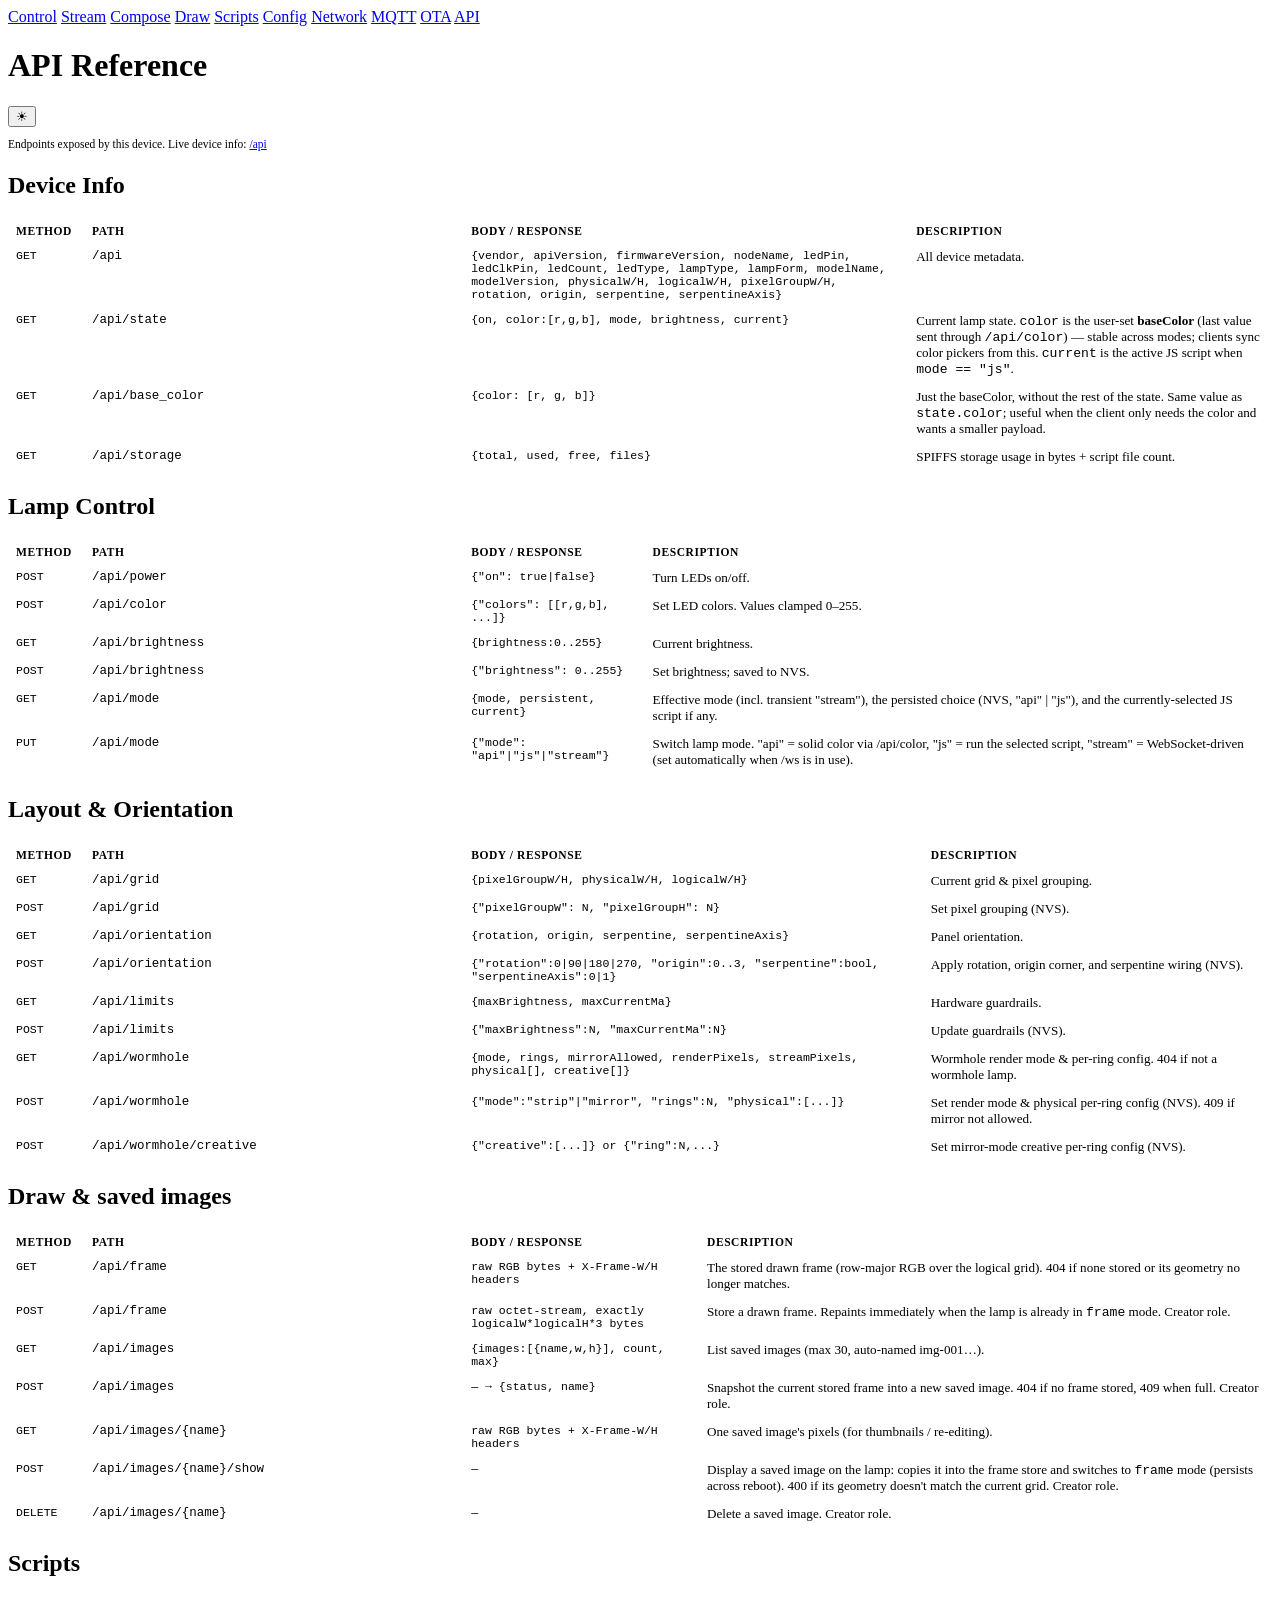
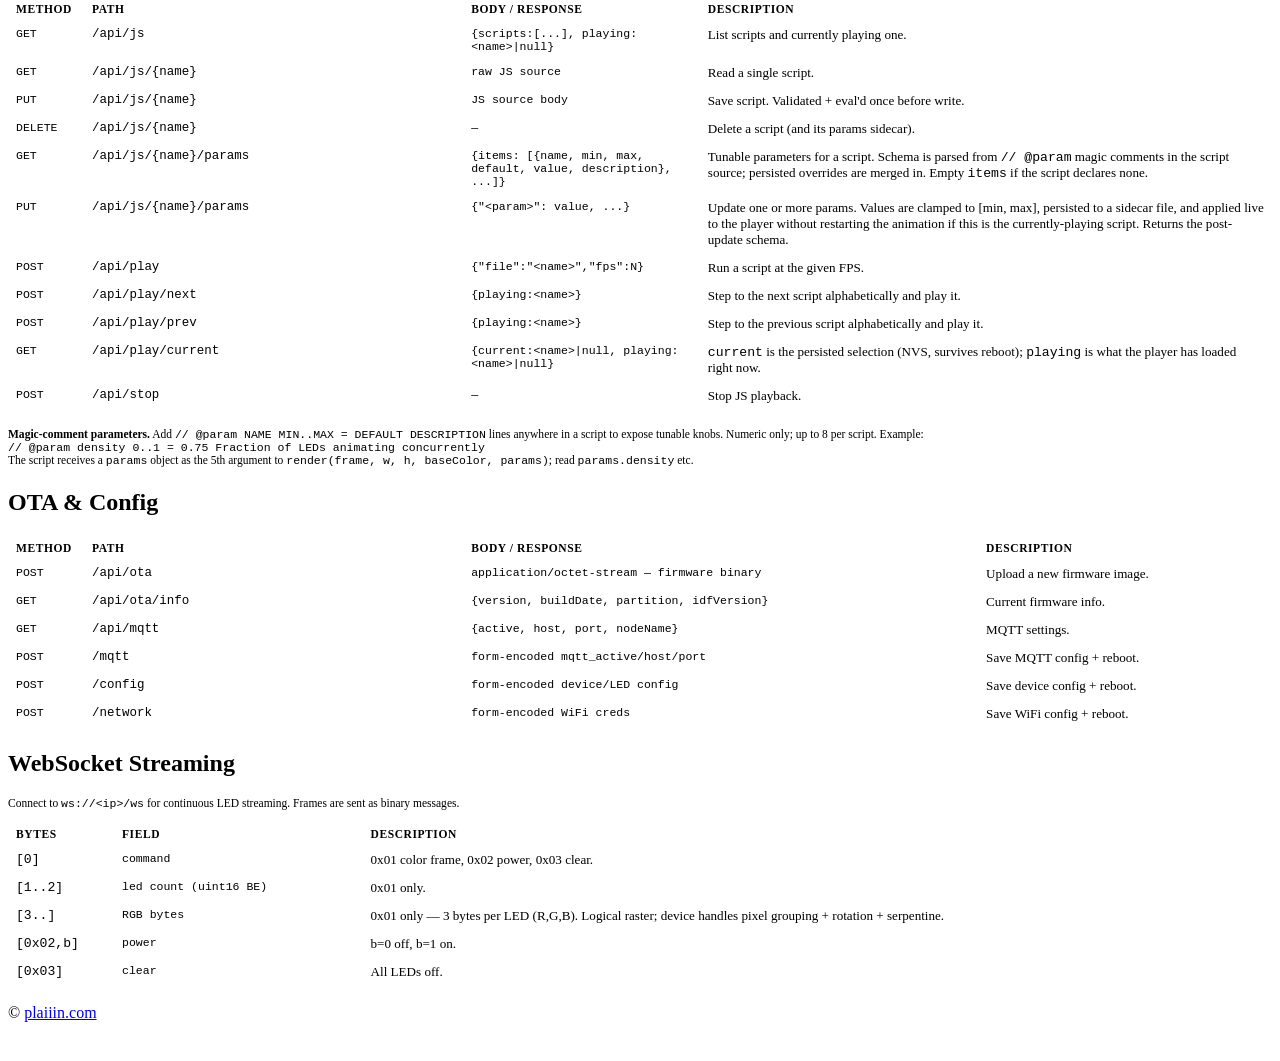
==== commit ded2e69b: "modelName: explicit model name; model = modelName + modelVersion = profile filename Firmware (lampos" ====
--- a/portal/api.html
+++ b/portal/api.html
@@ -43,7 +43,7 @@
 <h2>Device Info</h2>
 <table class="endpoint-table">
 <tr><th>Method</th><th>Path</th><th>Body / Response</th><th>Description</th></tr>
-<tr><td class="method">GET</td><td class="path">/api</td><td class="body">{vendor, apiVersion, firmwareVersion, nodeName, ledPin, ledClkPin, ledCount, ledType, lampType, lampForm, modelVersion, physicalW/H, logicalW/H, pixelGroupW/H, rotation, origin, serpentine, serpentineAxis}</td><td class="desc">All device metadata.</td></tr>
+<tr><td class="method">GET</td><td class="path">/api</td><td class="body">{vendor, apiVersion, firmwareVersion, nodeName, ledPin, ledClkPin, ledCount, ledType, lampType, lampForm, modelName, modelVersion, physicalW/H, logicalW/H, pixelGroupW/H, rotation, origin, serpentine, serpentineAxis}</td><td class="desc">All device metadata.</td></tr>
 <tr><td class="method">GET</td><td class="path">/api/state</td><td class="body">{on, color:[r,g,b], mode, brightness, current}</td><td class="desc">Current lamp state. <code>color</code> is the user-set <b>baseColor</b> (last value sent through <code>/api/color</code>) — stable across modes; clients sync color pickers from this. <code>current</code> is the active JS script when <code>mode == "js"</code>.</td></tr>
 <tr><td class="method">GET</td><td class="path">/api/base_color</td><td class="body">{color: [r, g, b]}</td><td class="desc">Just the baseColor, without the rest of the state. Same value as <code>state.color</code>; useful when the client only needs the color and wants a smaller payload.</td></tr>
 <tr><td class="method">GET</td><td class="path">/api/storage</td><td class="body">{total, used, free, files}</td><td class="desc">SPIFFS storage usage in bytes + script file count.</td></tr>
